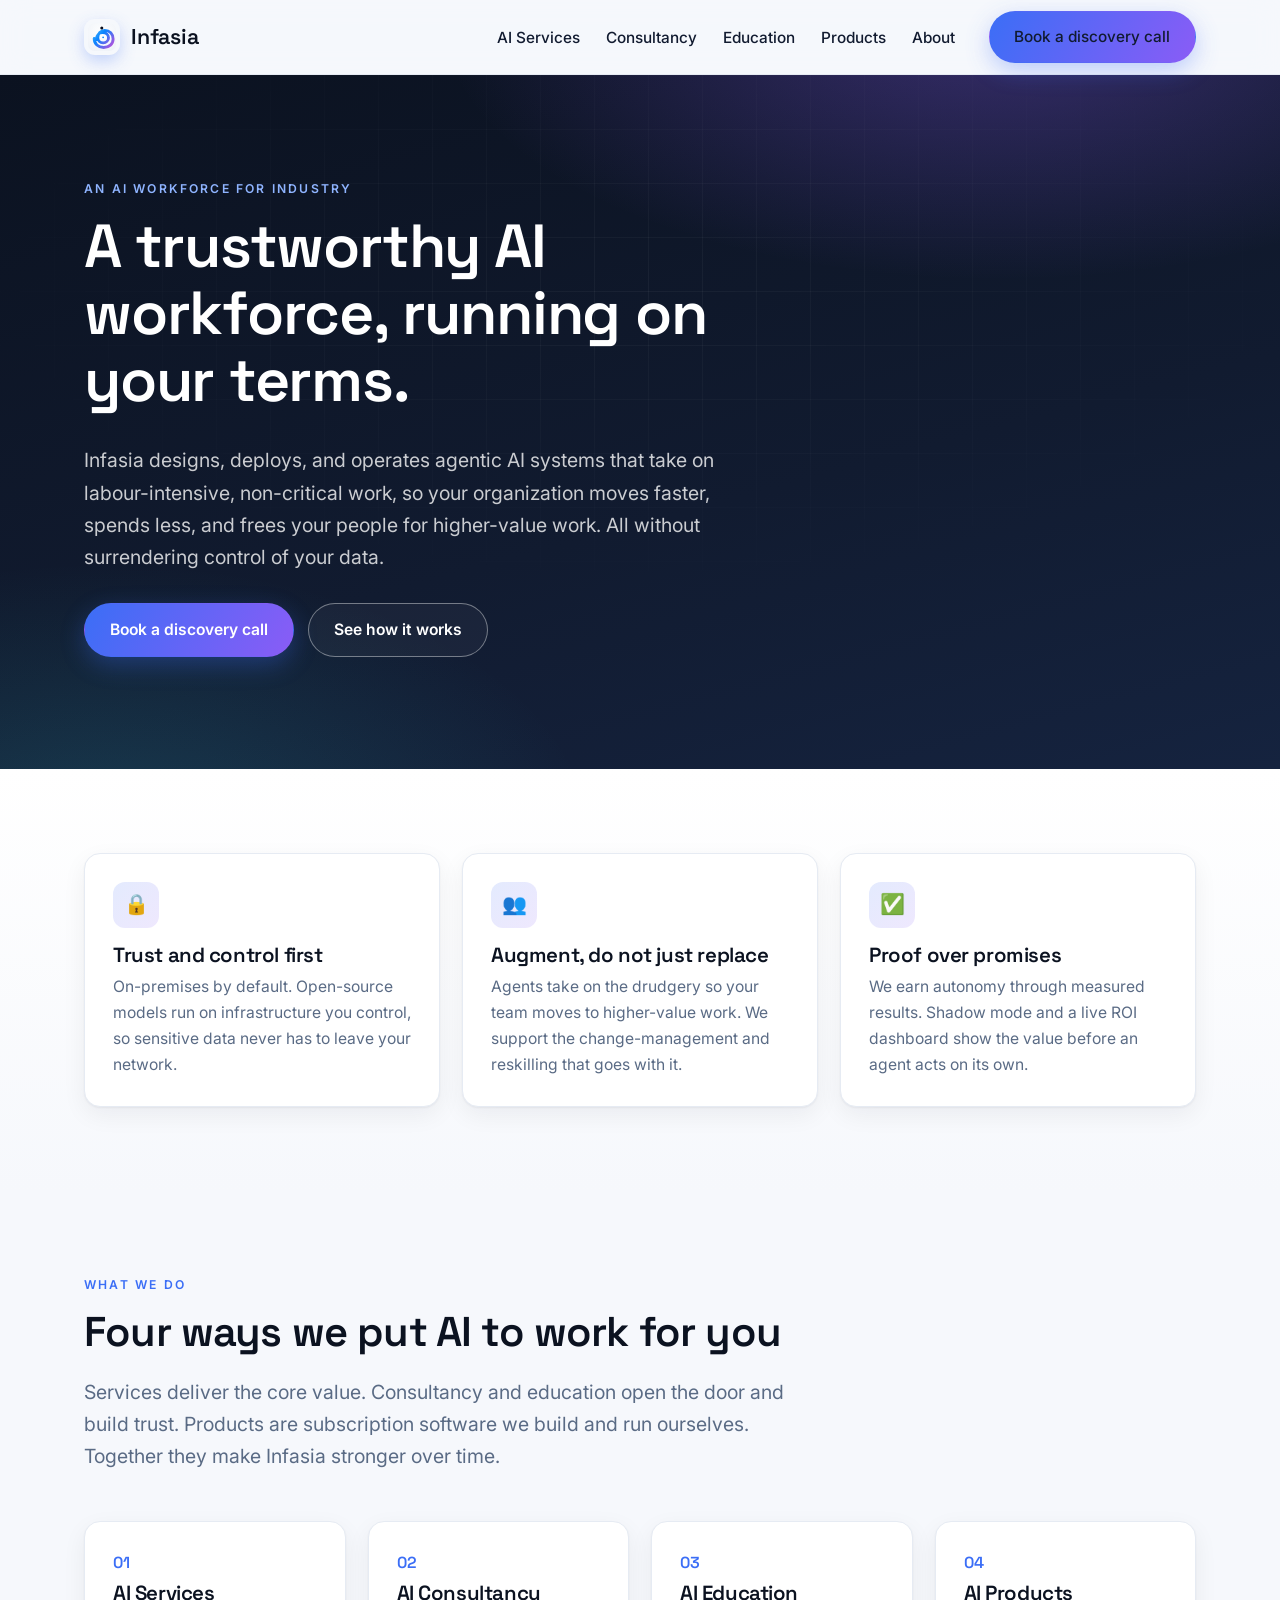
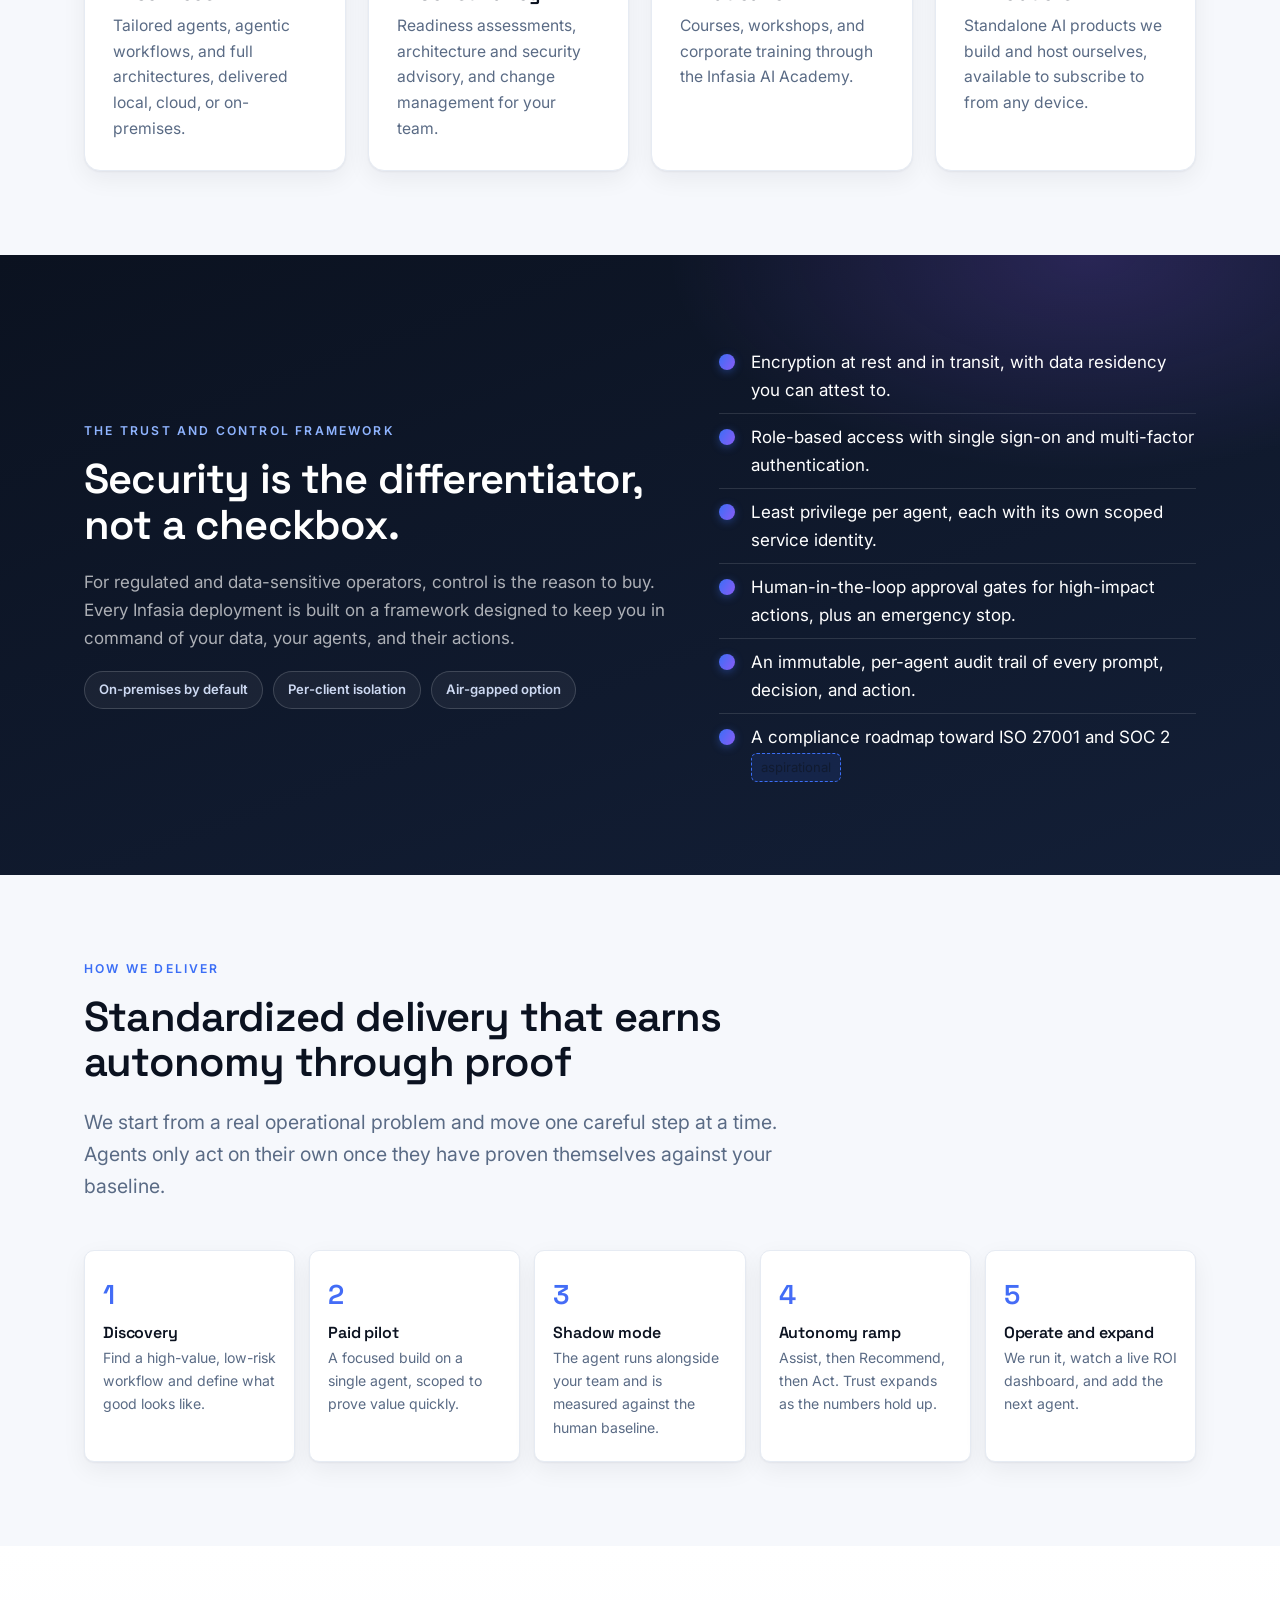
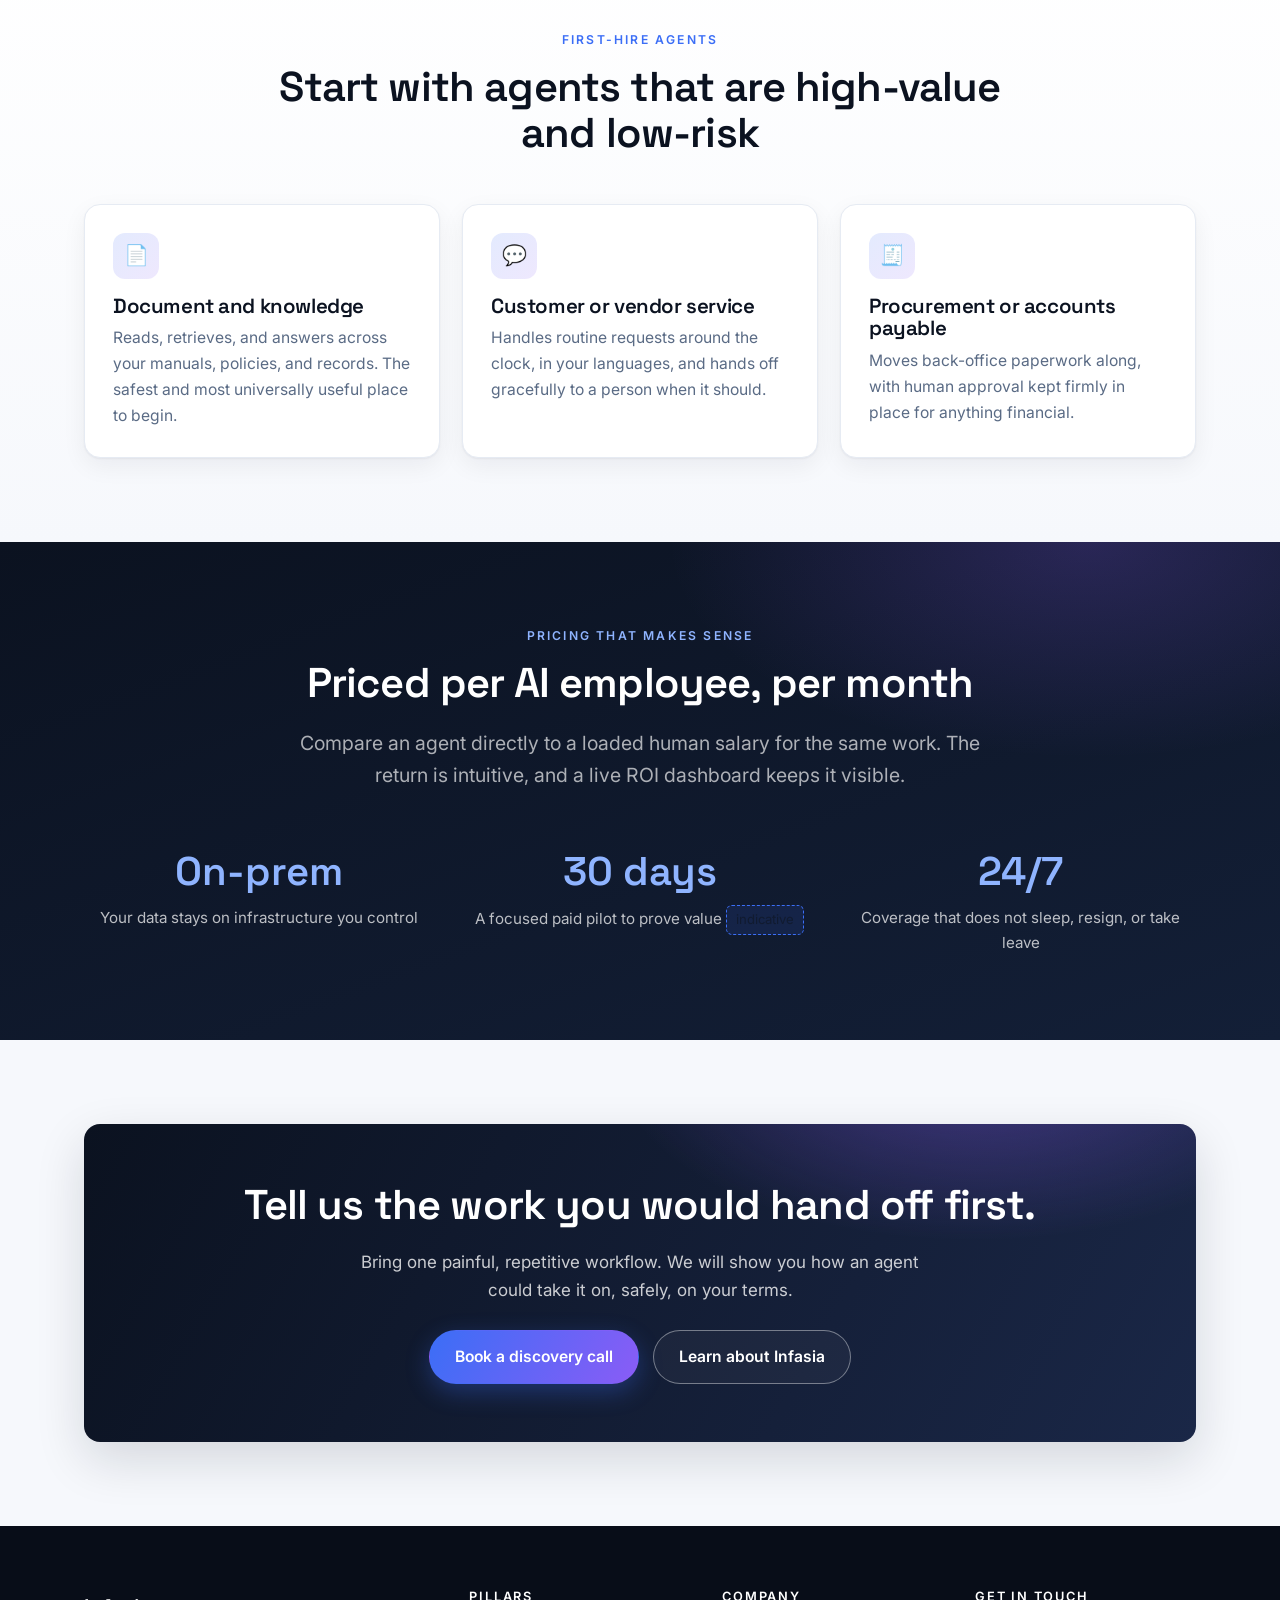
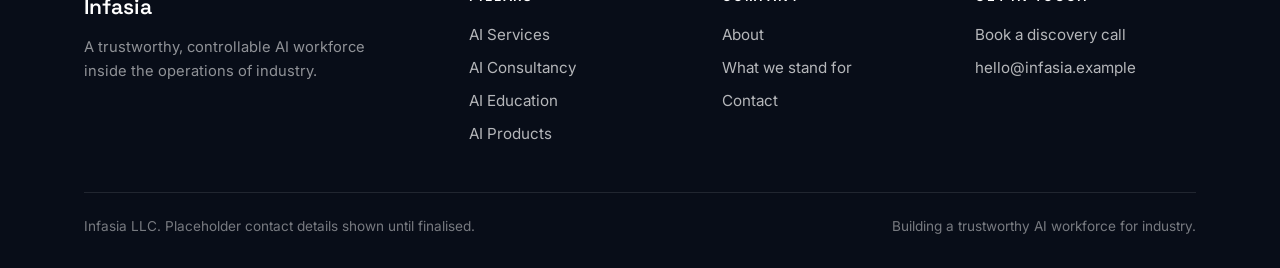
==== index.html @ 5b5d601c "Infasia website ready for GitHub Pages: real logo, favicons, CNAME, deploy guide" ====
<!DOCTYPE html>
<html lang="en">
<head>
<meta charset="UTF-8" />
<meta name="viewport" content="width=device-width, initial-scale=1.0" />
<title>Infasia | A trustworthy AI workforce for industry</title>
<meta name="description" content="Infasia designs, deploys, and operates agentic AI systems that take on labour-intensive work, so your organization moves faster and spends less, without surrendering control of your data." />
<meta property="og:title" content="Infasia | A trustworthy AI workforce for industry" />
<meta property="og:description" content="Agentic AI systems that take on labour-intensive work, so your organization moves faster and spends less — without surrendering control of your data." />
<meta property="og:type" content="website" />
<meta property="og:url" content="https://infasia.net/" />
<meta property="og:image" content="https://infasia.net/assets/og-image.png" />
<meta name="twitter:card" content="summary_large_image" />
<link rel="preconnect" href="https://fonts.googleapis.com" />
<link rel="preconnect" href="https://fonts.gstatic.com" crossorigin />
<link href="https://fonts.googleapis.com/css2?family=Space+Grotesk:wght@400;500;600;700&family=Inter:wght@400;500;600&display=swap" rel="stylesheet" />
<link rel="icon" href="assets/logo-mark.svg" type="image/svg+xml" />
<link rel="icon" type="image/png" href="assets/logo-mark.png" />
<link rel="apple-touch-icon" href="assets/logo-mark.png" />
<link rel="stylesheet" href="assets/styles.css" />
</head>
<body>

<!-- HEADER -->
<header class="site-header">
  <div class="wrap nav">
    <a class="brand" href="index.html" aria-label="Infasia home">
      <img class="mark" src="assets/logo-mark.svg" alt="Infasia logo" width="36" height="36" />
      <span class="name">Infasia</span>
    </a>
    <button class="nav-toggle" aria-label="Menu">&#9776;</button>
    <ul class="nav-links">
      <li><a href="services.html">AI Services</a></li>
      <li><a href="consultancy.html">Consultancy</a></li>
      <li><a href="education.html">Education</a></li>
      <li><a href="products.html">Products</a></li>
      <li><a href="about.html">About</a></li>
      <li class="nav-cta"><a class="btn btn-gold" href="contact.html">Book a discovery call</a></li>
    </ul>
  </div>
</header>

<!-- HERO -->
<section class="hero">
  <div class="wrap">
    <p class="eyebrow">An AI workforce for industry</p>
    <h1>A trustworthy AI workforce, running on your terms.</h1>
    <p class="lede">Infasia designs, deploys, and operates agentic AI systems that take on labour-intensive, non-critical work, so your organization moves faster, spends less, and frees your people for higher-value work. All without surrendering control of your data.</p>
    <div class="actions">
      <a class="btn btn-gold" href="contact.html">Book a discovery call</a>
      <a class="btn btn-ghost-light" href="services.html">See how it works</a>
    </div>
  </div>
</section>

<!-- VALUE PROPS -->
<section class="bg-soft">
  <div class="wrap">
    <div class="grid grid-3">
      <div class="card">
        <div class="ic">&#128274;</div>
        <h3>Trust and control first</h3>
        <p>On-premises by default. Open-source models run on infrastructure you control, so sensitive data never has to leave your network.</p>
      </div>
      <div class="card">
        <div class="ic">&#128101;</div>
        <h3>Augment, do not just replace</h3>
        <p>Agents take on the drudgery so your team moves to higher-value work. We support the change-management and reskilling that goes with it.</p>
      </div>
      <div class="card">
        <div class="ic">&#9989;</div>
        <h3>Proof over promises</h3>
        <p>We earn autonomy through measured results. Shadow mode and a live ROI dashboard show the value before an agent acts on its own.</p>
      </div>
    </div>
  </div>
</section>

<!-- FOUR PILLARS -->
<section>
  <div class="wrap">
    <div class="section-head">
      <p class="eyebrow">What we do</p>
      <h2>Four ways we put AI to work for you</h2>
      <p class="lede muted">Services deliver the core value. Consultancy and education open the door and build trust. Products are subscription software we build and run ourselves. Together they make Infasia stronger over time.</p>
    </div>
    <div class="grid grid-4">
      <a class="card" href="services.html">
        <span class="pillar-num">01</span>
        <h3>AI Services</h3>
        <p>Tailored agents, agentic workflows, and full architectures, delivered local, cloud, or on-premises.</p>
      </a>
      <a class="card" href="consultancy.html">
        <span class="pillar-num">02</span>
        <h3>AI Consultancy</h3>
        <p>Readiness assessments, architecture and security advisory, and change management for your team.</p>
      </a>
      <a class="card" href="education.html">
        <span class="pillar-num">03</span>
        <h3>AI Education</h3>
        <p>Courses, workshops, and corporate training through the Infasia AI Academy.</p>
      </a>
      <a class="card" href="products.html">
        <span class="pillar-num">04</span>
        <h3>AI Products</h3>
        <p>Standalone AI products we build and host ourselves, available to subscribe to from any device.</p>
      </a>
    </div>
  </div>
</section>

<!-- TRUST & CONTROL -->
<section class="bg-ink">
  <div class="wrap">
    <div class="split">
      <div>
        <p class="eyebrow">The Trust and Control framework</p>
        <h2>Security is the differentiator, not a checkbox.</h2>
        <p class="muted">For regulated and data-sensitive operators, control is the reason to buy. Every Infasia deployment is built on a framework designed to keep you in command of your data, your agents, and their actions.</p>
        <div class="badge-row">
          <span class="badge">On-premises by default</span>
          <span class="badge">Per-client isolation</span>
          <span class="badge">Air-gapped option</span>
        </div>
      </div>
      <div>
        <ul class="ticks">
          <li>Encryption at rest and in transit, with data residency you can attest to.</li>
          <li>Role-based access with single sign-on and multi-factor authentication.</li>
          <li>Least privilege per agent, each with its own scoped service identity.</li>
          <li>Human-in-the-loop approval gates for high-impact actions, plus an emergency stop.</li>
          <li>An immutable, per-agent audit trail of every prompt, decision, and action.</li>
          <li>A compliance roadmap toward ISO 27001 and SOC 2 <span class="placeholder">aspirational</span></li>
        </ul>
      </div>
    </div>
  </div>
</section>

<!-- DELIVERY LADDER -->
<section>
  <div class="wrap">
    <div class="section-head">
      <p class="eyebrow">How we deliver</p>
      <h2>Standardized delivery that earns autonomy through proof</h2>
      <p class="lede muted">We start from a real operational problem and move one careful step at a time. Agents only act on their own once they have proven themselves against your baseline.</p>
    </div>
    <div class="ladder">
      <div class="step"><div class="n">1</div><h4>Discovery</h4><p>Find a high-value, low-risk workflow and define what good looks like.</p></div>
      <div class="step"><div class="n">2</div><h4>Paid pilot</h4><p>A focused build on a single agent, scoped to prove value quickly.</p></div>
      <div class="step"><div class="n">3</div><h4>Shadow mode</h4><p>The agent runs alongside your team and is measured against the human baseline.</p></div>
      <div class="step"><div class="n">4</div><h4>Autonomy ramp</h4><p>Assist, then Recommend, then Act. Trust expands as the numbers hold up.</p></div>
      <div class="step"><div class="n">5</div><h4>Operate and expand</h4><p>We run it, watch a live ROI dashboard, and add the next agent.</p></div>
    </div>
  </div>
</section>

<!-- FLAGSHIP AGENTS -->
<section class="bg-soft">
  <div class="wrap">
    <div class="section-head center">
      <p class="eyebrow">First-hire agents</p>
      <h2>Start with agents that are high-value and low-risk</h2>
    </div>
    <div class="grid grid-3">
      <div class="card">
        <div class="ic">&#128196;</div>
        <h3>Document and knowledge</h3>
        <p>Reads, retrieves, and answers across your manuals, policies, and records. The safest and most universally useful place to begin.</p>
      </div>
      <div class="card">
        <div class="ic">&#128172;</div>
        <h3>Customer or vendor service</h3>
        <p>Handles routine requests around the clock, in your languages, and hands off gracefully to a person when it should.</p>
      </div>
      <div class="card">
        <div class="ic">&#129534;</div>
        <h3>Procurement or accounts payable</h3>
        <p>Moves back-office paperwork along, with human approval kept firmly in place for anything financial.</p>
      </div>
    </div>
  </div>
</section>

<!-- PRICING NOTE -->
<section class="bg-ink">
  <div class="wrap">
    <div class="section-head center">
      <p class="eyebrow">Pricing that makes sense</p>
      <h2>Priced per AI employee, per month</h2>
      <p class="lede muted">Compare an agent directly to a loaded human salary for the same work. The return is intuitive, and a live ROI dashboard keeps it visible.</p>
    </div>
    <div class="strip">
      <div><div class="k">On-prem</div><div class="v">Your data stays on infrastructure you control</div></div>
      <div><div class="k">30 days</div><div class="v">A focused paid pilot to prove value <span class="placeholder">indicative</span></div></div>
      <div><div class="k">24/7</div><div class="v">Coverage that does not sleep, resign, or take leave</div></div>
    </div>
  </div>
</section>

<!-- CTA -->
<section>
  <div class="wrap">
    <div class="cta-band">
      <h2>Tell us the work you would hand off first.</h2>
      <p>Bring one painful, repetitive workflow. We will show you how an agent could take it on, safely, on your terms.</p>
      <div class="actions">
        <a class="btn btn-gold" href="contact.html">Book a discovery call</a>
        <a class="btn btn-ghost-light" href="about.html">Learn about Infasia</a>
      </div>
    </div>
  </div>
</section>

<!-- FOOTER -->
<footer class="site-footer">
  <div class="wrap">
    <div class="footer-grid">
      <div class="footer-brand">
        <span class="name">Infasia</span>
        <p>A trustworthy, controllable AI workforce inside the operations of industry.</p>
      </div>
      <div>
        <h4>Pillars</h4>
        <a href="services.html">AI Services</a>
        <a href="consultancy.html">AI Consultancy</a>
        <a href="education.html">AI Education</a>
        <a href="products.html">AI Products</a>
      </div>
      <div>
        <h4>Company</h4>
        <a href="about.html">About</a>
        <a href="about.html#values">What we stand for</a>
        <a href="contact.html">Contact</a>
      </div>
      <div>
        <h4>Get in touch</h4>
        <a href="contact.html">Book a discovery call</a>
        <a href="mailto:hello@infasia.example">hello@infasia.example</a>
      </div>
    </div>
    <div class="footer-bottom">
      <span>Infasia LLC. Placeholder contact details shown until finalised.</span>
      <span>Building a trustworthy AI workforce for industry.</span>
    </div>
  </div>
</footer>

<script src="assets/site.js"></script>
</body>
</html>
---- assets/styles.css ----
/* ==========================================================================
   Infasia LLC - shared site styles
   A trustworthy, controllable AI workforce for industry
   Visual language: prestigious deep-tech. Cool ink, luminous blue-to-violet.
   ========================================================================== */

:root {
  --ink: #0B1220;          /* deep midnight, primary */
  --ink-700: #111B30;
  --ink-500: #1B2942;      /* gradient mid */
  --ink-400: #24344f;
  --slate: #58688200;      /* placeholder, overridden below */
  --slate: #5a6b85;        /* muted body text on light */
  --line: #e6ebf3;         /* cool hairline on light */
  --ivory: #F6F8FC;        /* page background, cool off-white */
  --ivory-card: #ffffff;   /* raised card */

  --gold: #3B6EF6;         /* primary accent (kept name for back-compat) */
  --gold-soft: #8FB4FF;    /* lighter accent for on-dark text */
  --violet: #8A5CF6;       /* secondary accent */
  --cyan: #38D6E0;         /* tertiary glow */
  --accent-grad: linear-gradient(120deg, #3B6EF6 0%, #8A5CF6 100%);
  --accent-grad-soft: linear-gradient(120deg, #5B86F8 0%, #9B72F7 100%);

  --white: #ffffff;

  --maxw: 1160px;
  --radius: 16px;
  --radius-sm: 10px;
  --shadow-sm: 0 1px 2px rgba(11,18,32,.05), 0 8px 24px rgba(11,18,32,.06);
  --shadow-md: 0 18px 50px rgba(11,18,32,.14);
  --glow: 0 0 0 1px rgba(59,110,246,.25), 0 16px 50px rgba(59,110,246,.28);

  --display: "Space Grotesk", "Segoe UI", system-ui, sans-serif;
  --sans: "Inter", -apple-system, BlinkMacSystemFont, "Segoe UI", Roboto, Helvetica, Arial, sans-serif;
}

* { box-sizing: border-box; }
html { scroll-behavior: smooth; }

body {
  margin: 0;
  font-family: var(--sans);
  color: var(--ink);
  background: var(--ivory);
  line-height: 1.65;
  font-size: 17px;
  -webkit-font-smoothing: antialiased;
}

h1, h2, h3, h4 { font-family: var(--display); font-weight: 600; line-height: 1.1; color: var(--ink); margin: 0 0 .5em; letter-spacing: -0.02em; }
h1 { font-size: clamp(2.4rem, 5.2vw, 3.8rem); font-weight: 600; }
h2 { font-size: clamp(1.8rem, 3.6vw, 2.6rem); }
h3 { font-size: 1.28rem; }
p { margin: 0 0 1.1em; }
a { color: var(--gold); text-decoration: none; }
a:hover { color: var(--violet); }

.wrap { max-width: var(--maxw); margin: 0 auto; padding: 0 24px; }
.narrow { max-width: 780px; }

.eyebrow {
  font-family: var(--sans);
  font-size: .76rem;
  font-weight: 600;
  letter-spacing: .18em;
  text-transform: uppercase;
  color: var(--gold);
  margin: 0 0 .9rem;
}

.lede { font-size: 1.22rem; color: var(--ink-700); }
.muted { color: var(--slate); }
.grad-text { background: var(--accent-grad); -webkit-background-clip: text; background-clip: text; color: transparent; }

/* ---------- Buttons ---------- */
.btn {
  display: inline-block;
  font-family: var(--sans);
  font-weight: 600;
  font-size: .98rem;
  padding: .82em 1.6em;
  border-radius: 999px;
  border: 1.5px solid transparent;
  cursor: pointer;
  transition: transform .15s ease, box-shadow .2s ease, background .2s ease, color .2s ease, border-color .2s ease;
}
.btn:hover { transform: translateY(-1px); }
.btn-primary { background: var(--ink); color: var(--white); }
.btn-primary:hover { background: var(--ink-700); color: var(--white); }
.btn-gold { background: var(--accent-grad); color: var(--white); box-shadow: 0 8px 24px rgba(59,110,246,.32); }
.btn-gold:hover { background: var(--accent-grad-soft); color: var(--white); box-shadow: 0 12px 30px rgba(123,92,246,.4); }
.btn-ghost { border-color: var(--ink); color: var(--ink); background: transparent; }
.btn-ghost:hover { background: var(--ink); color: var(--white); }
.btn-ghost-light { border-color: rgba(255,255,255,.4); color: var(--white); background: rgba(255,255,255,.04); }
.btn-ghost-light:hover { background: var(--white); color: var(--ink); }

/* ---------- Header / nav ---------- */
.site-header {
  position: sticky; top: 0; z-index: 50;
  background: rgba(246,248,252,.82);
  backdrop-filter: saturate(180%) blur(14px);
  border-bottom: 1px solid var(--line);
}
.nav { display: flex; align-items: center; justify-content: space-between; height: 74px; }
.brand { display: flex; align-items: center; gap: 11px; }
.brand .mark { width: 36px; height: 36px; flex: none; border-radius: 11px; box-shadow: 0 6px 16px rgba(59,110,246,.28); }
.brand .name { font-family: var(--display); font-weight: 600; font-size: 1.34rem; letter-spacing: -0.01em; color: var(--ink); }
.nav-links { display: flex; align-items: center; gap: 26px; list-style: none; margin: 0; padding: 0; }
.nav-links a { font-size: .96rem; font-weight: 500; color: var(--ink-700); }
.nav-links a:hover, .nav-links a.active { color: var(--gold); }
.nav-cta { margin-left: 8px; }
.nav-toggle { display: none; background: none; border: 0; font-size: 1.6rem; color: var(--ink); cursor: pointer; }

/* ---------- Hero ---------- */
.hero {
  position: relative; overflow: hidden;
  background:
    radial-gradient(900px 420px at 78% -8%, rgba(138,92,246,.34), transparent 62%),
    radial-gradient(820px 460px at 8% 110%, rgba(56,214,224,.16), transparent 60%),
    linear-gradient(165deg, #0B1220 0%, #111B30 60%, #15233f 100%);
  color: var(--white);
  padding: 104px 0 112px;
}
.hero::before {
  content: ""; position: absolute; inset: 0; pointer-events: none;
  background-image: linear-gradient(rgba(255,255,255,.045) 1px, transparent 1px), linear-gradient(90deg, rgba(255,255,255,.045) 1px, transparent 1px);
  background-size: 54px 54px;
  mask-image: radial-gradient(70% 60% at 50% 30%, #000 0%, transparent 80%);
}
.hero > .wrap { position: relative; }
.hero h1 { color: var(--white); max-width: 17ch; }
.hero .eyebrow { color: var(--gold-soft); }
.hero .lede { color: rgba(255,255,255,.78); max-width: 56ch; }
.hero .actions { margin-top: 30px; display: flex; gap: 14px; flex-wrap: wrap; }

/* ---------- Sections ---------- */
section { padding: 84px 0; }
.section-head { max-width: 730px; margin-bottom: 48px; }
.section-head.center { margin-left: auto; margin-right: auto; text-align: center; }

.bg-ink { position: relative; overflow: hidden; color: var(--white);
  background:
    radial-gradient(700px 360px at 85% 0%, rgba(138,92,246,.22), transparent 60%),
    linear-gradient(160deg, #0B1220, #131f37);
}
.bg-ink h2, .bg-ink h3 { color: var(--white); }
.bg-ink .muted { color: rgba(255,255,255,.66); }
.bg-ink .eyebrow { color: var(--gold-soft); }
.bg-soft { background: linear-gradient(180deg, #ffffff, var(--ivory)); }

/* ---------- Grid + cards ---------- */
.grid { display: grid; gap: 22px; }
.grid-2 { grid-template-columns: repeat(2, 1fr); }
.grid-3 { grid-template-columns: repeat(3, 1fr); }
.grid-4 { grid-template-columns: repeat(4, 1fr); }

.card {
  background: var(--ivory-card);
  border: 1px solid var(--line);
  border-radius: var(--radius);
  padding: 28px;
  box-shadow: var(--shadow-sm);
  transition: transform .18s ease, box-shadow .18s ease, border-color .18s ease;
}
.card:hover { transform: translateY(-4px); box-shadow: var(--shadow-md); border-color: rgba(59,110,246,.35); }
.card .ic { width: 46px; height: 46px; border-radius: 12px; display: grid; place-items: center; font-size: 1.25rem; background: linear-gradient(135deg, rgba(59,110,246,.14), rgba(138,92,246,.14)); color: var(--gold); margin-bottom: 16px; }
.card h3 { margin-bottom: .4em; }
.card p { font-size: .98rem; color: var(--slate); margin: 0; }

.pillar-num { font-family: var(--display); font-weight: 600; font-size: 1rem; color: var(--gold); display: block; margin-bottom: 6px; }

/* feature card on ink */
.card.dark { background: rgba(255,255,255,.045); border-color: rgba(255,255,255,.1); backdrop-filter: blur(6px); }
.card.dark p { color: rgba(255,255,255,.7); }
.card.dark .ic { background: rgba(255,255,255,.08); color: var(--gold-soft); }

/* ---------- Ladder / steps ---------- */
.ladder { display: grid; grid-template-columns: repeat(5, 1fr); gap: 14px; }
.step { background: var(--ivory-card); border: 1px solid var(--line); border-radius: var(--radius-sm); padding: 22px 18px; position: relative; box-shadow: var(--shadow-sm); }
.step .n { font-family: var(--display); font-weight: 600; color: transparent; background: var(--accent-grad); -webkit-background-clip: text; background-clip: text; font-size: 1.7rem; }
.step h4 { font-family: var(--display); font-weight: 600; font-size: 1rem; margin: 6px 0 4px; letter-spacing: -0.01em; }
.step p { font-size: .88rem; color: var(--slate); margin: 0; }

/* ---------- Stat strip ---------- */
.strip { display: grid; grid-template-columns: repeat(3, 1fr); gap: 30px; text-align: center; }
.strip .k { font-family: var(--display); font-weight: 600; font-size: 2.5rem; color: var(--gold-soft); }
.strip .v { font-size: .95rem; color: rgba(255,255,255,.72); }

/* ---------- Ticks list ---------- */
.ticks { list-style: none; margin: 0; padding: 0; }
.ticks li { position: relative; padding: 9px 0 9px 32px; border-bottom: 1px solid var(--line); }
.bg-ink .ticks li { border-color: rgba(255,255,255,.12); }
.ticks li:last-child { border-bottom: 0; }
.ticks li::before {
  content: ""; position: absolute; left: 0; top: 15px;
  width: 16px; height: 16px; border-radius: 50%;
  background: var(--accent-grad);
  box-shadow: 0 2px 8px rgba(59,110,246,.4);
}

/* ---------- CTA band ---------- */
.cta-band { position: relative; overflow: hidden; color: var(--white); border-radius: var(--radius); padding: 58px 48px; text-align: center;
  background:
    radial-gradient(600px 300px at 80% -20%, rgba(138,92,246,.4), transparent 60%),
    linear-gradient(120deg, #0B1220 0%, #1a2747 100%);
  box-shadow: var(--shadow-md);
}
.cta-band h2 { color: var(--white); }
.cta-band p { color: rgba(255,255,255,.78); max-width: 52ch; margin-left: auto; margin-right: auto; }
.cta-band .actions { margin-top: 26px; display: flex; gap: 14px; justify-content: center; flex-wrap: wrap; }

/* ---------- Page header (interior) ---------- */
.page-head { position: relative; overflow: hidden; color: var(--white); padding: 84px 0 76px;
  background:
    radial-gradient(760px 360px at 82% -10%, rgba(138,92,246,.3), transparent 62%),
    linear-gradient(160deg, #0B1220 0%, #131f37 100%);
}
.page-head::before {
  content: ""; position: absolute; inset: 0; pointer-events: none;
  background-image: linear-gradient(rgba(255,255,255,.04) 1px, transparent 1px), linear-gradient(90deg, rgba(255,255,255,.04) 1px, transparent 1px);
  background-size: 54px 54px;
  mask-image: radial-gradient(75% 70% at 60% 20%, #000, transparent 80%);
}
.page-head > .wrap { position: relative; }
.page-head h1 { color: var(--white); }
.page-head .lede { color: rgba(255,255,255,.78); max-width: 62ch; }
.page-head .eyebrow { color: var(--gold-soft); }
.page-head .placeholder { color: #fff; }

/* ---------- Footer ---------- */
.site-footer { background: #080d18; color: rgba(255,255,255,.7); padding: 64px 0 30px; }
.footer-grid { display: grid; grid-template-columns: 1.6fr 1fr 1fr 1fr; gap: 32px; }
.site-footer h4 { color: var(--white); font-family: var(--sans); font-size: .8rem; letter-spacing: .14em; text-transform: uppercase; margin-bottom: 14px; }
.site-footer a { color: rgba(255,255,255,.7); display: block; padding: 4px 0; font-size: .95rem; }
.site-footer a:hover { color: var(--gold-soft); }
.footer-brand .name { font-family: var(--display); font-weight: 600; color: var(--white); font-size: 1.32rem; }
.footer-brand p { font-size: .92rem; color: rgba(255,255,255,.55); max-width: 34ch; margin-top: 10px; }
.footer-bottom { border-top: 1px solid rgba(255,255,255,.1); margin-top: 42px; padding-top: 22px; display: flex; justify-content: space-between; flex-wrap: wrap; gap: 10px; font-size: .85rem; color: rgba(255,255,255,.45); }

/* ---------- Misc ---------- */
.placeholder { background: rgba(59,110,246,.12); border: 1px dashed var(--gold); color: var(--ink-700); font-size: .82rem; padding: 3px 9px; border-radius: 6px; display: inline-block; }
.badge-row { display: flex; flex-wrap: wrap; gap: 10px; margin-top: 18px; }
.badge { font-size: .82rem; font-weight: 600; color: #cdd9f2; background: rgba(255,255,255,.05); border: 1px solid rgba(255,255,255,.16); padding: 7px 14px; border-radius: 999px; }
.split { display: grid; grid-template-columns: 1.1fr .9fr; gap: 52px; align-items: center; }
.prose p, .prose { color: var(--ink-700); }

/* ---------- Responsive ---------- */
@media (max-width: 920px) {
  .grid-3, .grid-4 { grid-template-columns: repeat(2, 1fr); }
  .ladder { grid-template-columns: repeat(2, 1fr); }
  .footer-grid { grid-template-columns: 1fr 1fr; }
  .split { grid-template-columns: 1fr; gap: 30px; }
  .strip { grid-template-columns: 1fr; gap: 18px; }
}
@media (max-width: 640px) {
  .nav-links { display: none; }
  .nav-toggle { display: block; }
  .nav-links.open { display: flex; position: absolute; top: 74px; left: 0; right: 0; flex-direction: column; background: var(--ivory); border-bottom: 1px solid var(--line); padding: 18px 24px; gap: 14px; }
  .grid-2, .grid-3, .grid-4 { grid-template-columns: 1fr; }
  .ladder { grid-template-columns: 1fr; }
  .footer-grid { grid-template-columns: 1fr; }
  .cta-band { padding: 40px 24px; }
  section { padding: 60px 0; }
}
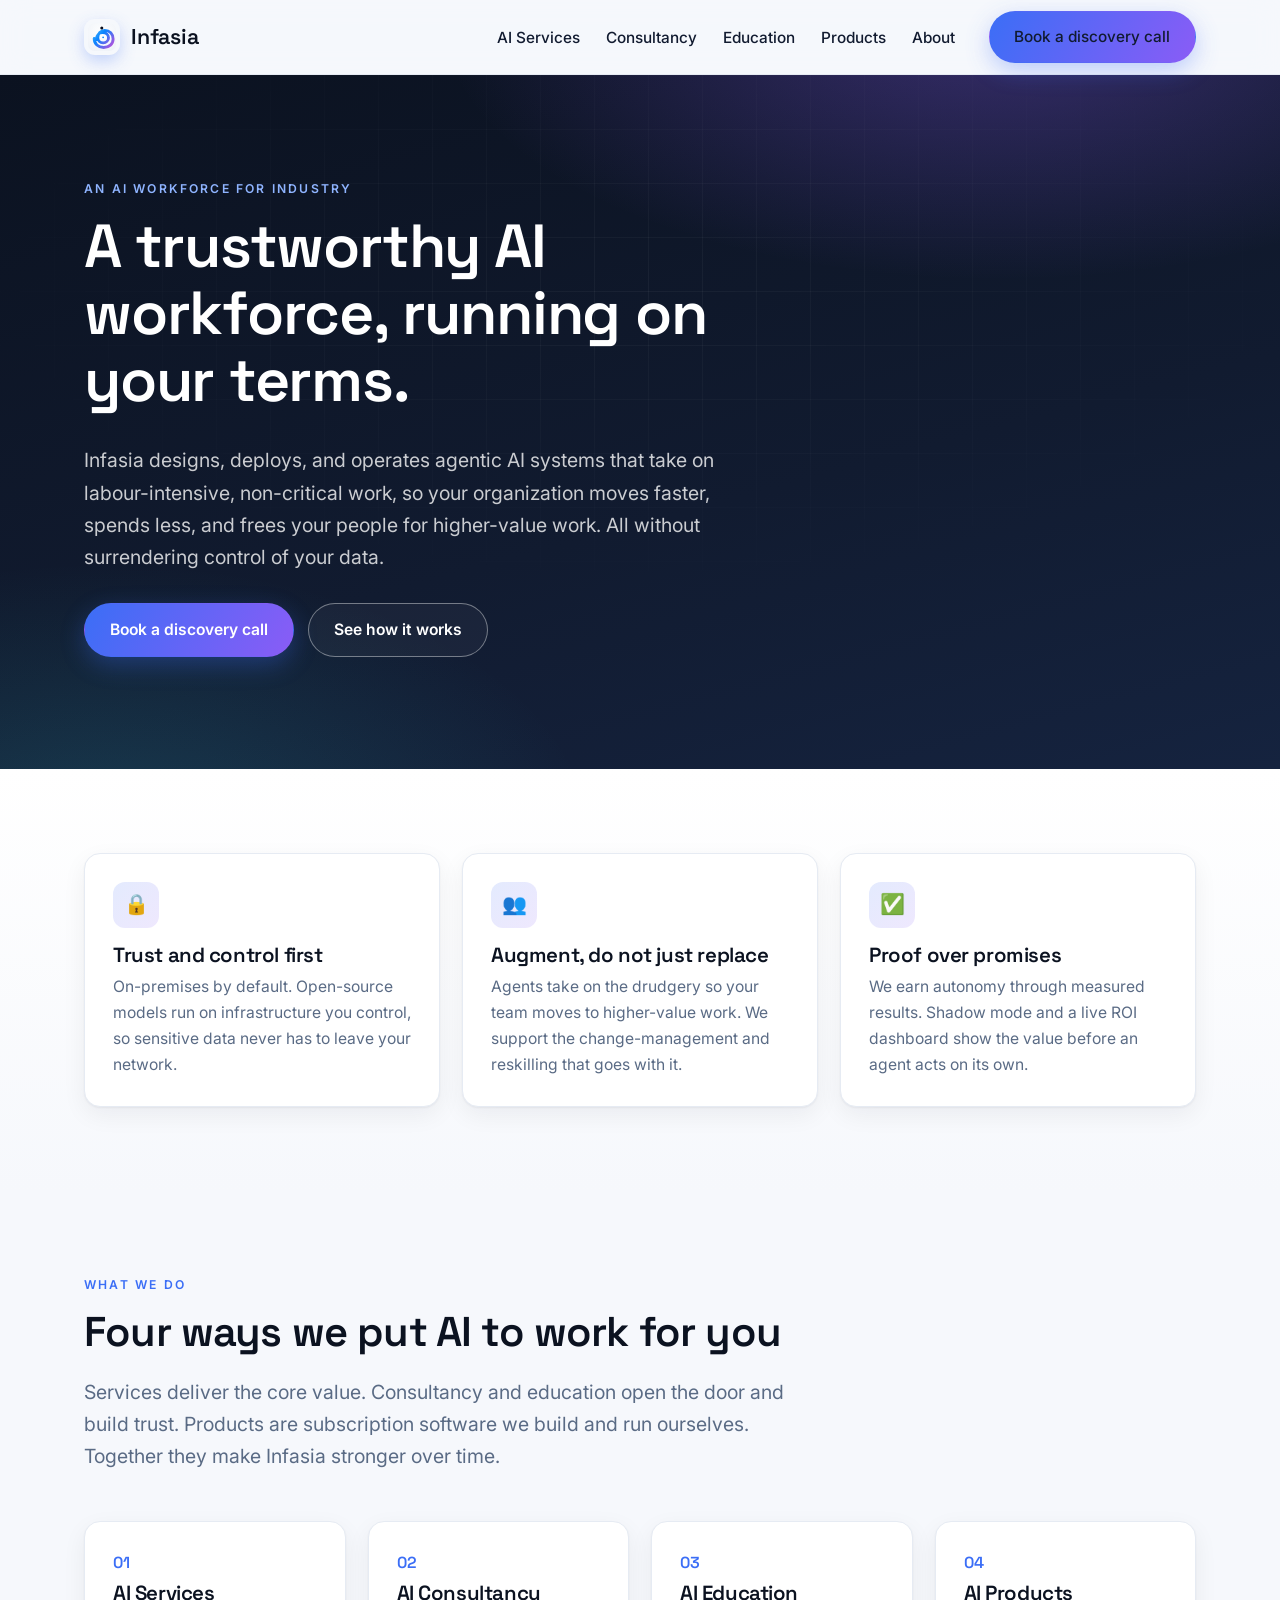
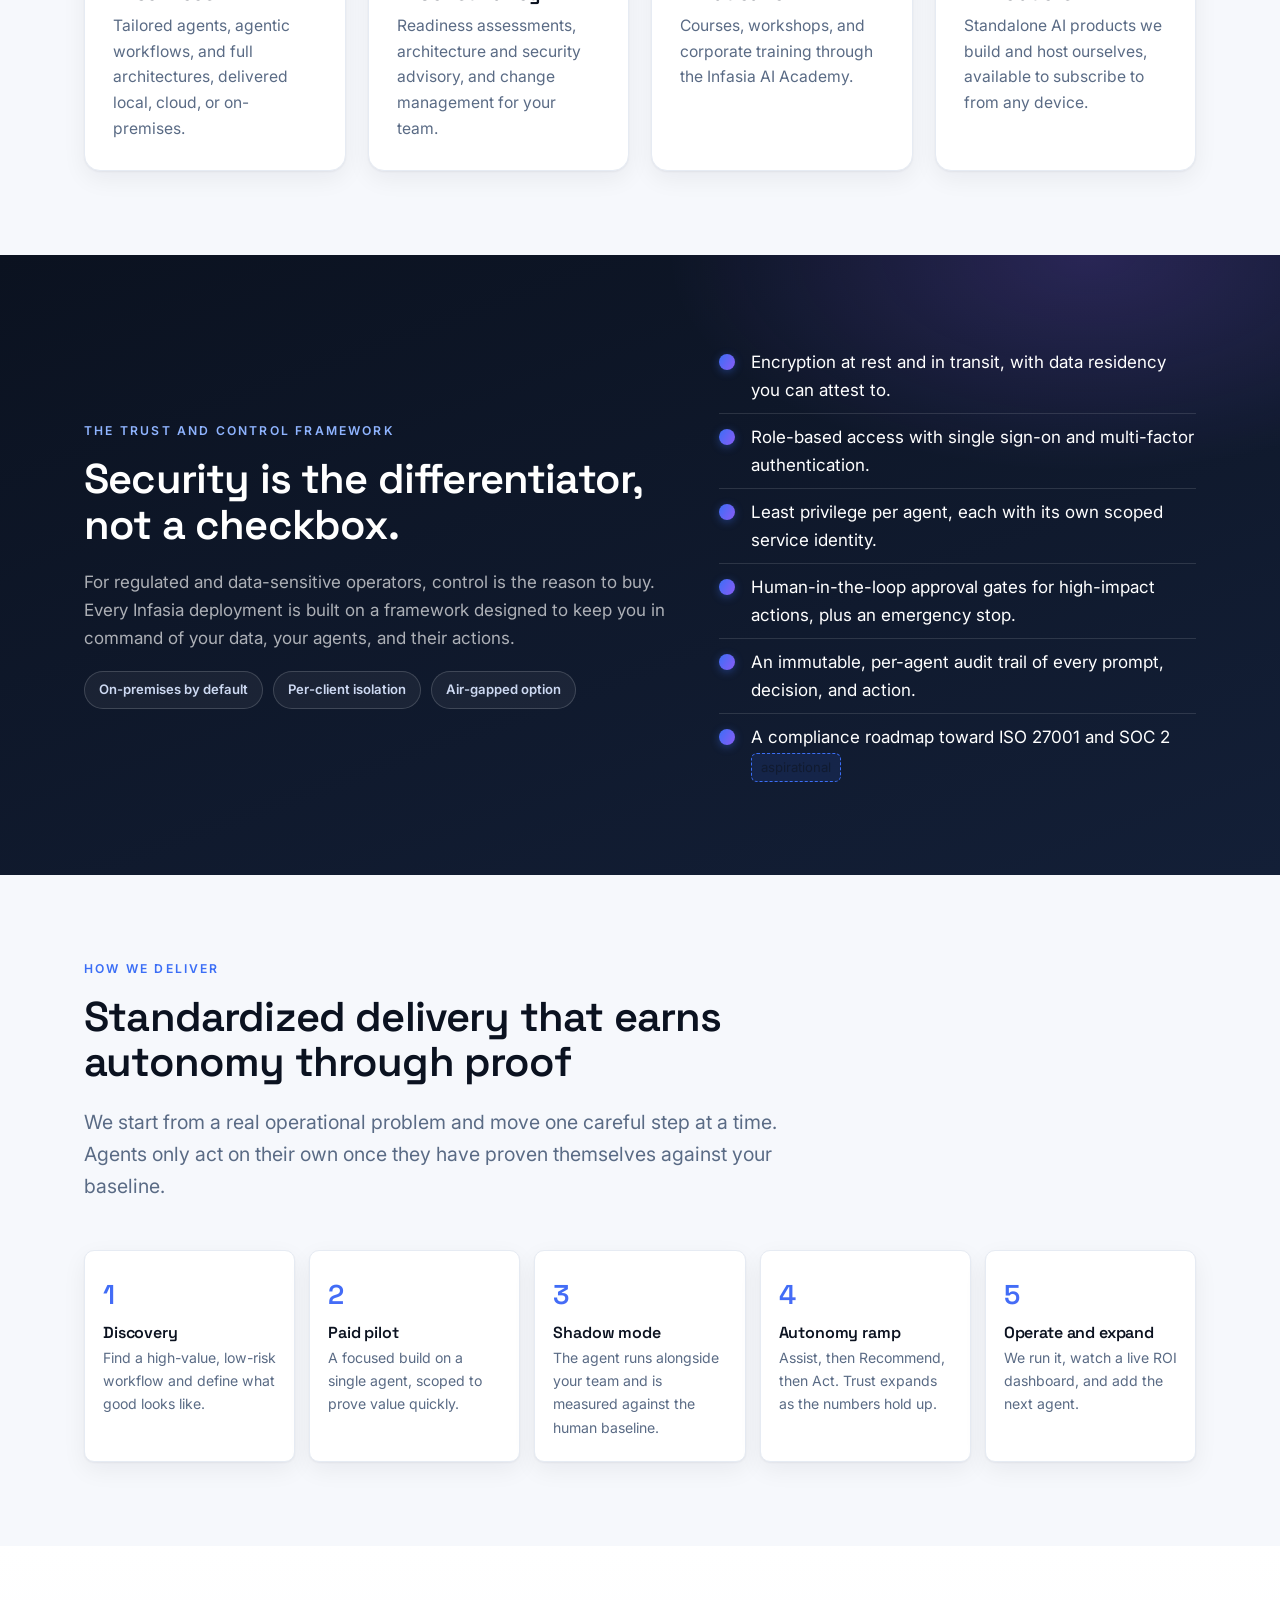
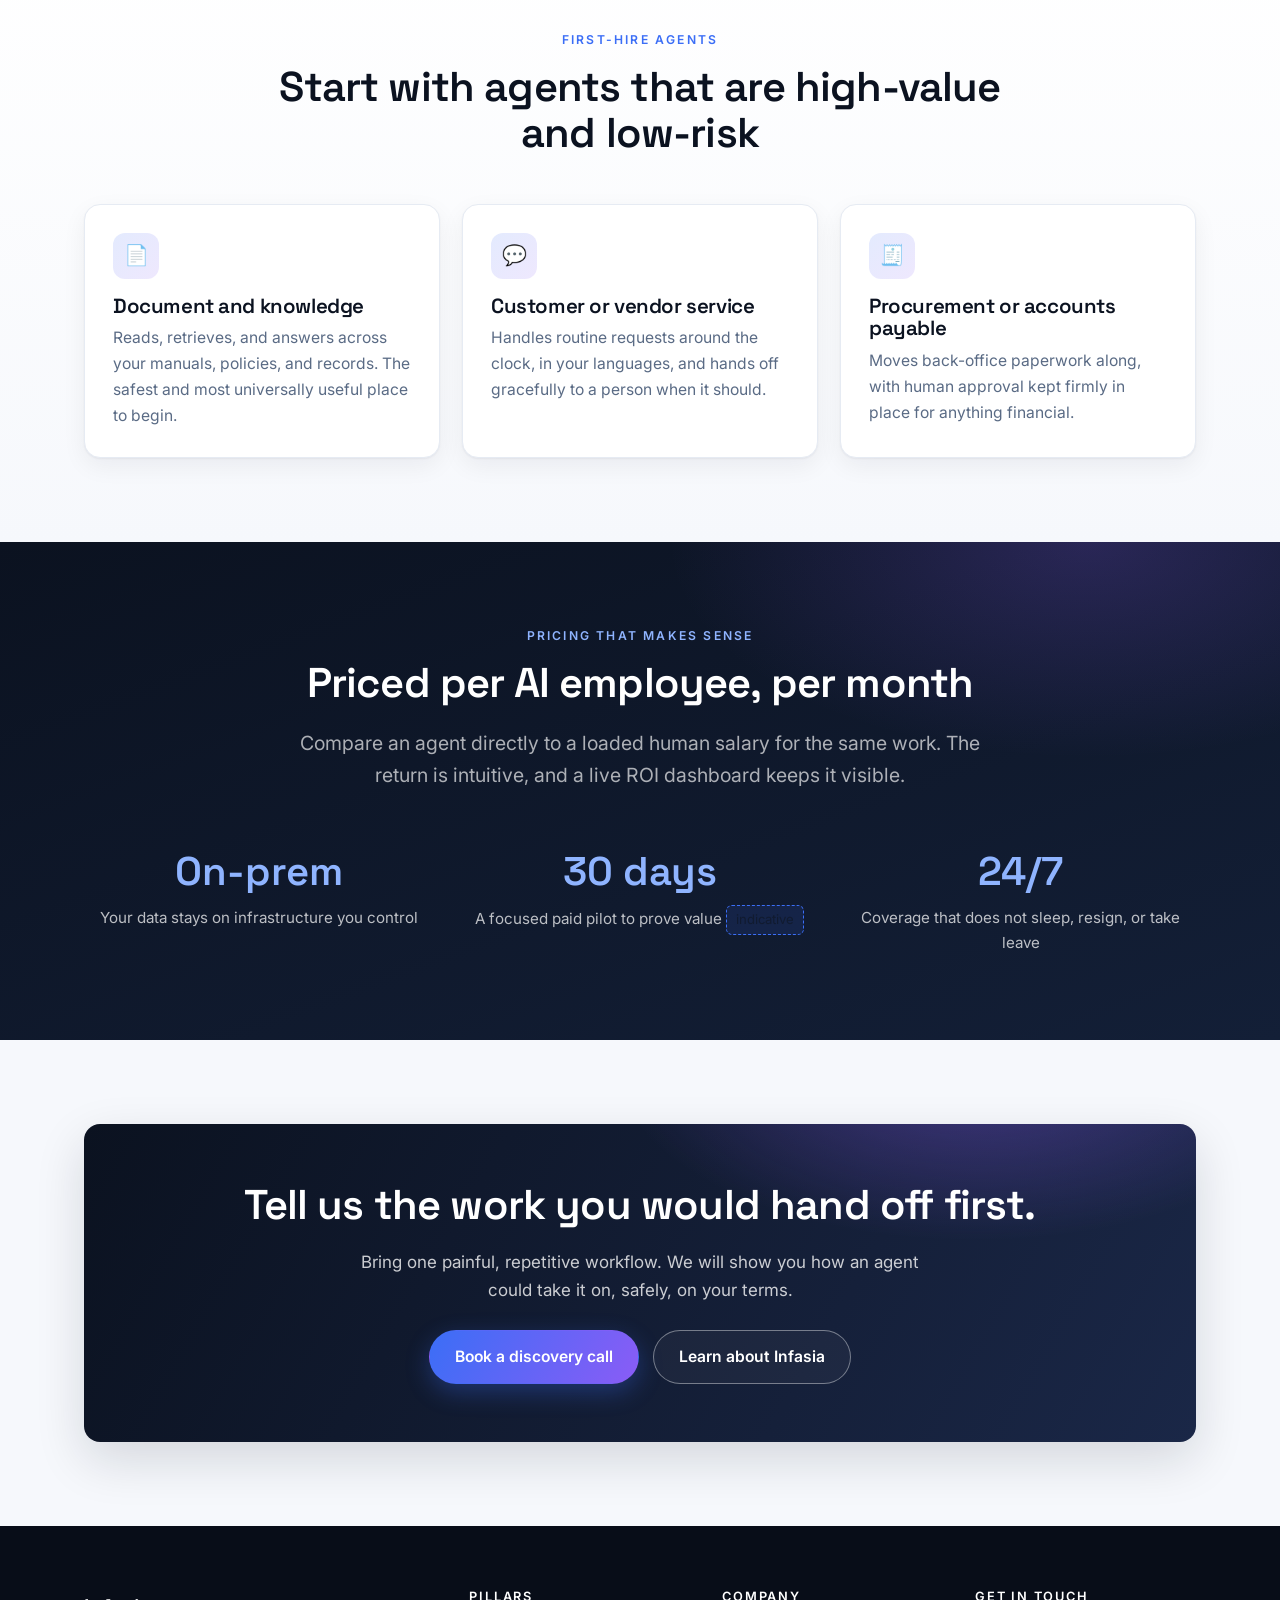
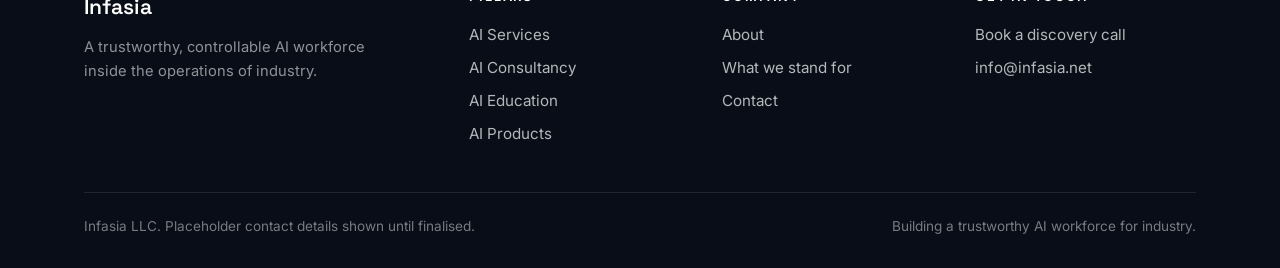
==== commit 2922e4d8: "Set contact email to info@infasia.net" ====
--- a/index.html
+++ b/index.html
@@ -236,7 +236,7 @@
       <div>
         <h4>Get in touch</h4>
         <a href="contact.html">Book a discovery call</a>
-        <a href="mailto:hello@infasia.example">hello@infasia.example</a>
+        <a href="mailto:info@infasia.net">info@infasia.net</a>
       </div>
     </div>
     <div class="footer-bottom">
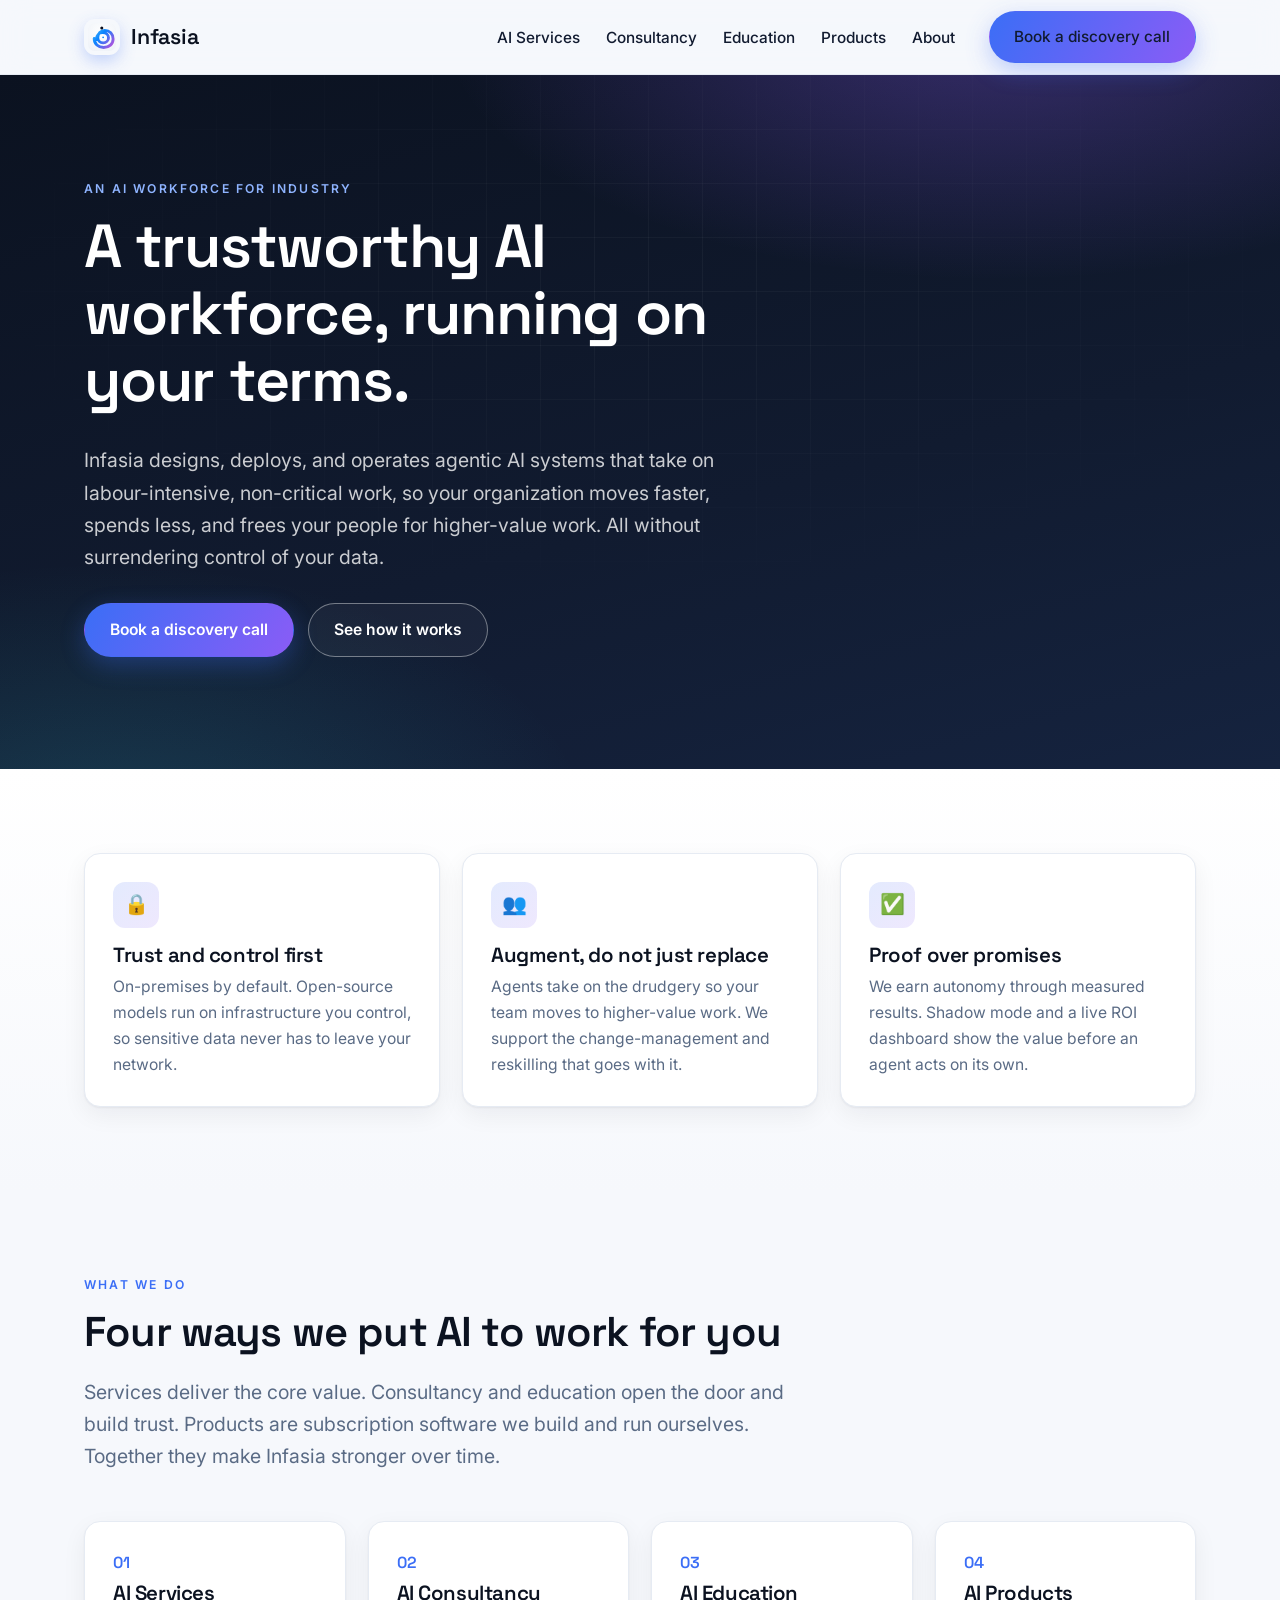
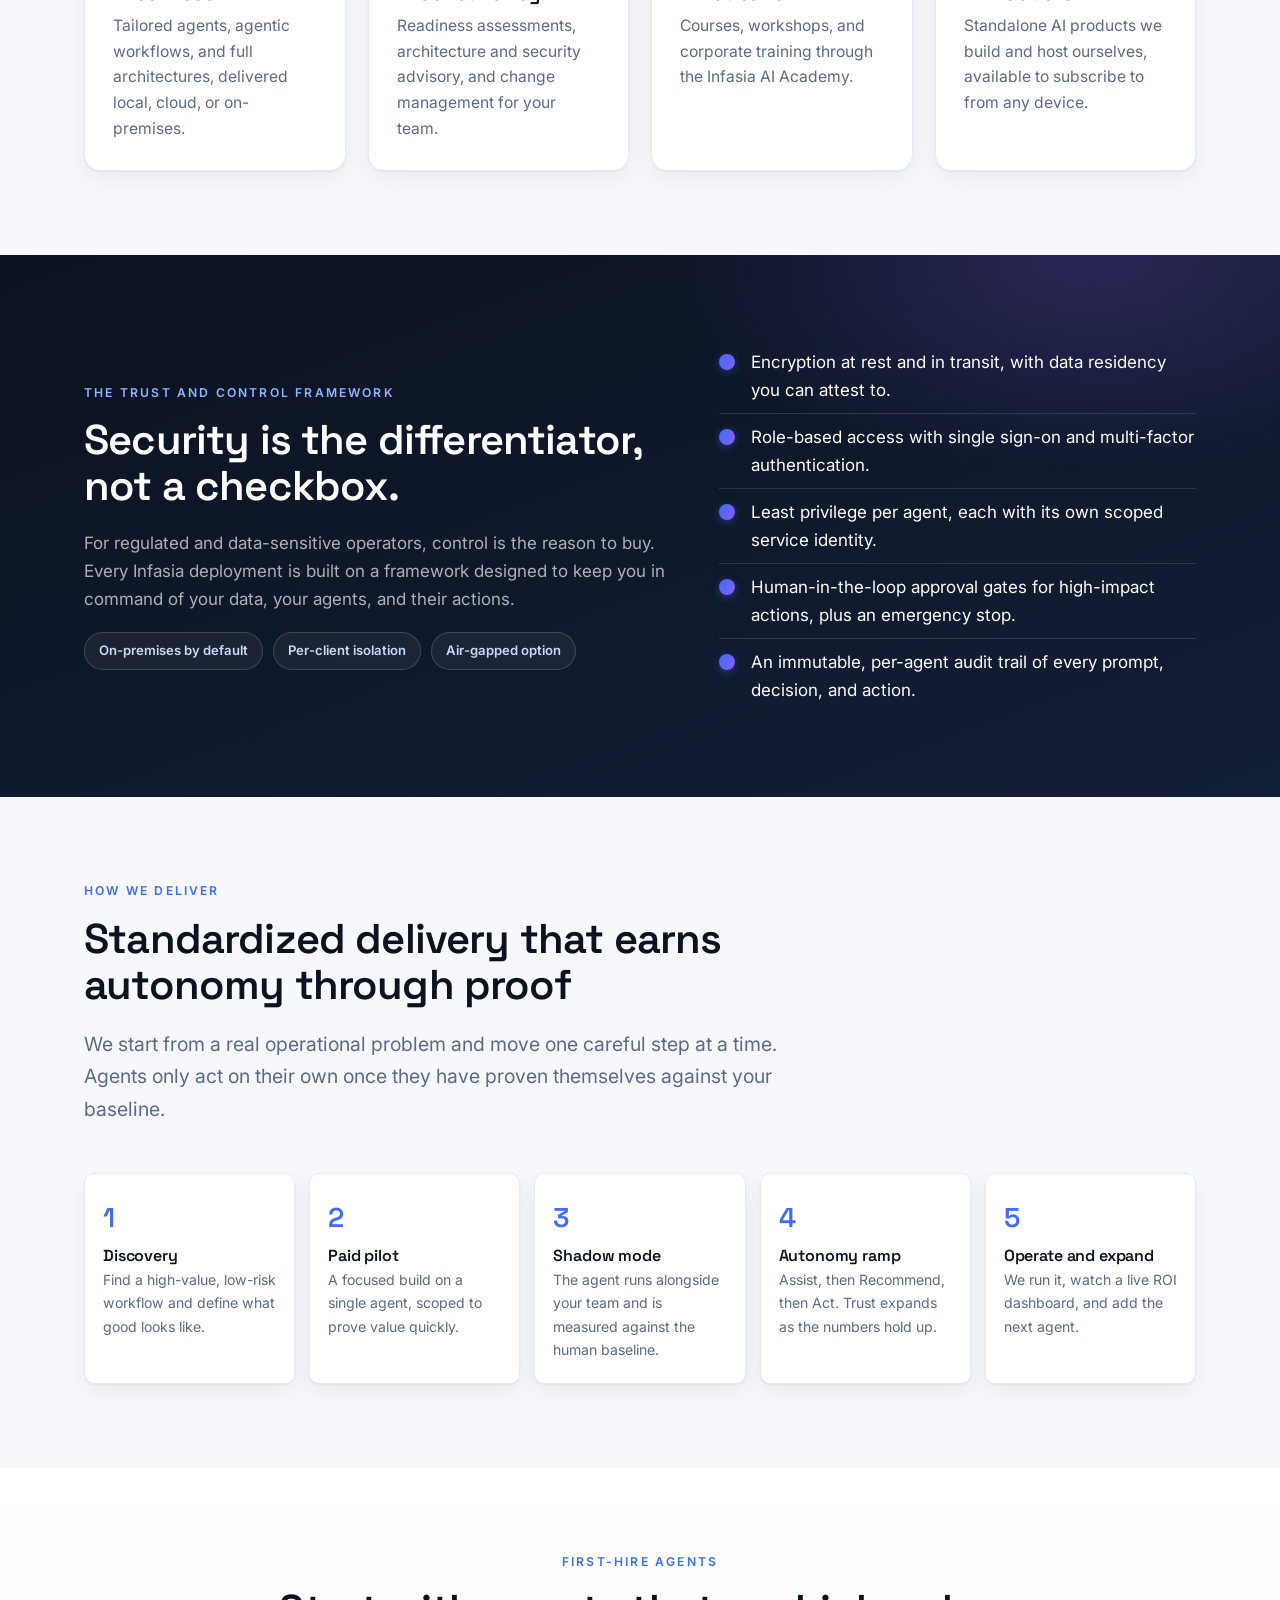
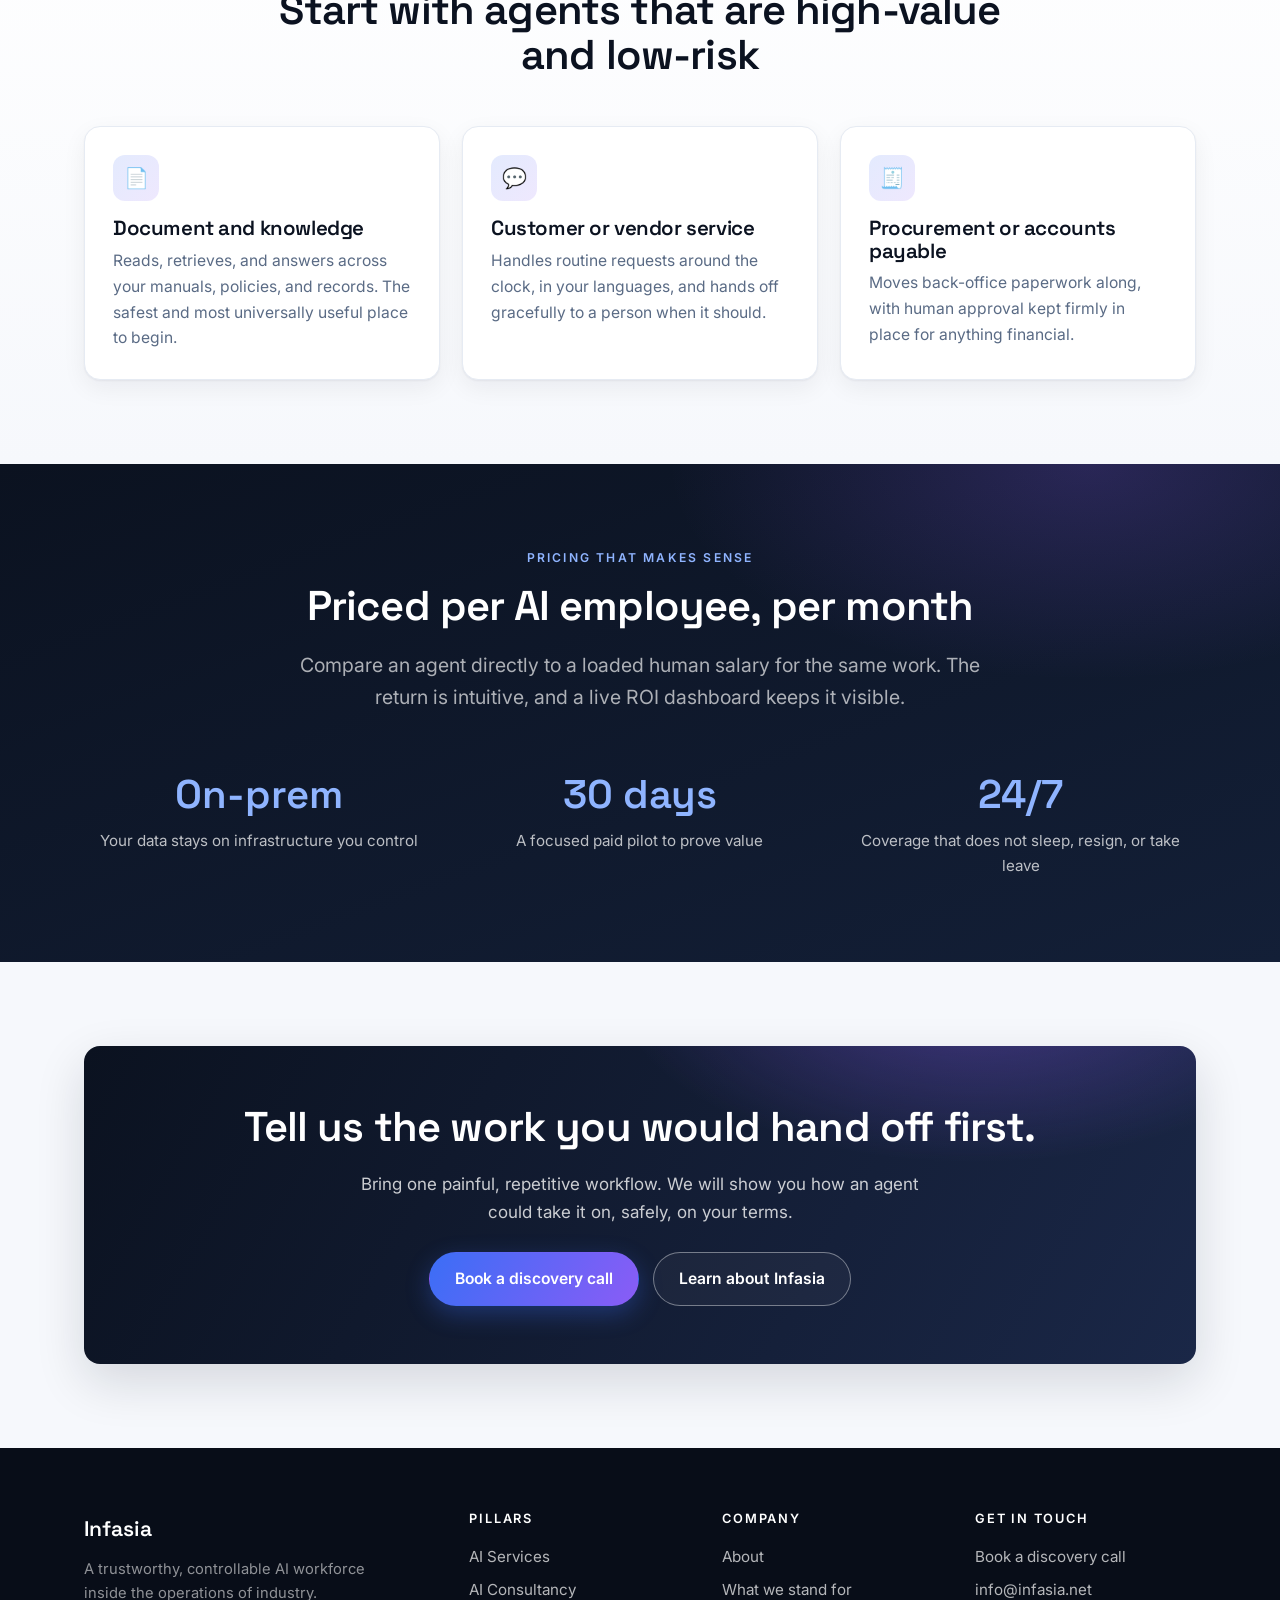
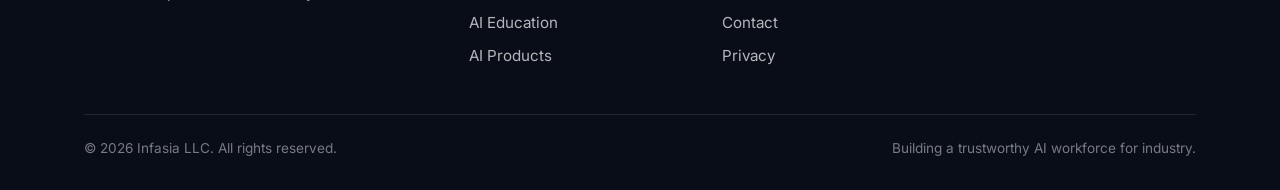
==== commit 958c7fd9: "Content: working contact form (FormSubmit), phone, privacy policy, copyright; remove placeholders, c" ====
--- a/index.html
+++ b/index.html
@@ -130,7 +130,6 @@
           <li>Least privilege per agent, each with its own scoped service identity.</li>
           <li>Human-in-the-loop approval gates for high-impact actions, plus an emergency stop.</li>
           <li>An immutable, per-agent audit trail of every prompt, decision, and action.</li>
-          <li>A compliance roadmap toward ISO 27001 and SOC 2 <span class="placeholder">aspirational</span></li>
         </ul>
       </div>
     </div>
@@ -192,7 +191,7 @@
     </div>
     <div class="strip">
       <div><div class="k">On-prem</div><div class="v">Your data stays on infrastructure you control</div></div>
-      <div><div class="k">30 days</div><div class="v">A focused paid pilot to prove value <span class="placeholder">indicative</span></div></div>
+      <div><div class="k">30 days</div><div class="v">A focused paid pilot to prove value</div></div>
       <div><div class="k">24/7</div><div class="v">Coverage that does not sleep, resign, or take leave</div></div>
     </div>
   </div>
@@ -232,6 +231,7 @@
         <a href="about.html">About</a>
         <a href="about.html#values">What we stand for</a>
         <a href="contact.html">Contact</a>
+        <a href="privacy.html">Privacy</a>
       </div>
       <div>
         <h4>Get in touch</h4>
@@ -240,7 +240,7 @@
       </div>
     </div>
     <div class="footer-bottom">
-      <span>Infasia LLC. Placeholder contact details shown until finalised.</span>
+      <span>&copy; 2026 Infasia LLC. All rights reserved.</span>
       <span>Building a trustworthy AI workforce for industry.</span>
     </div>
   </div>
